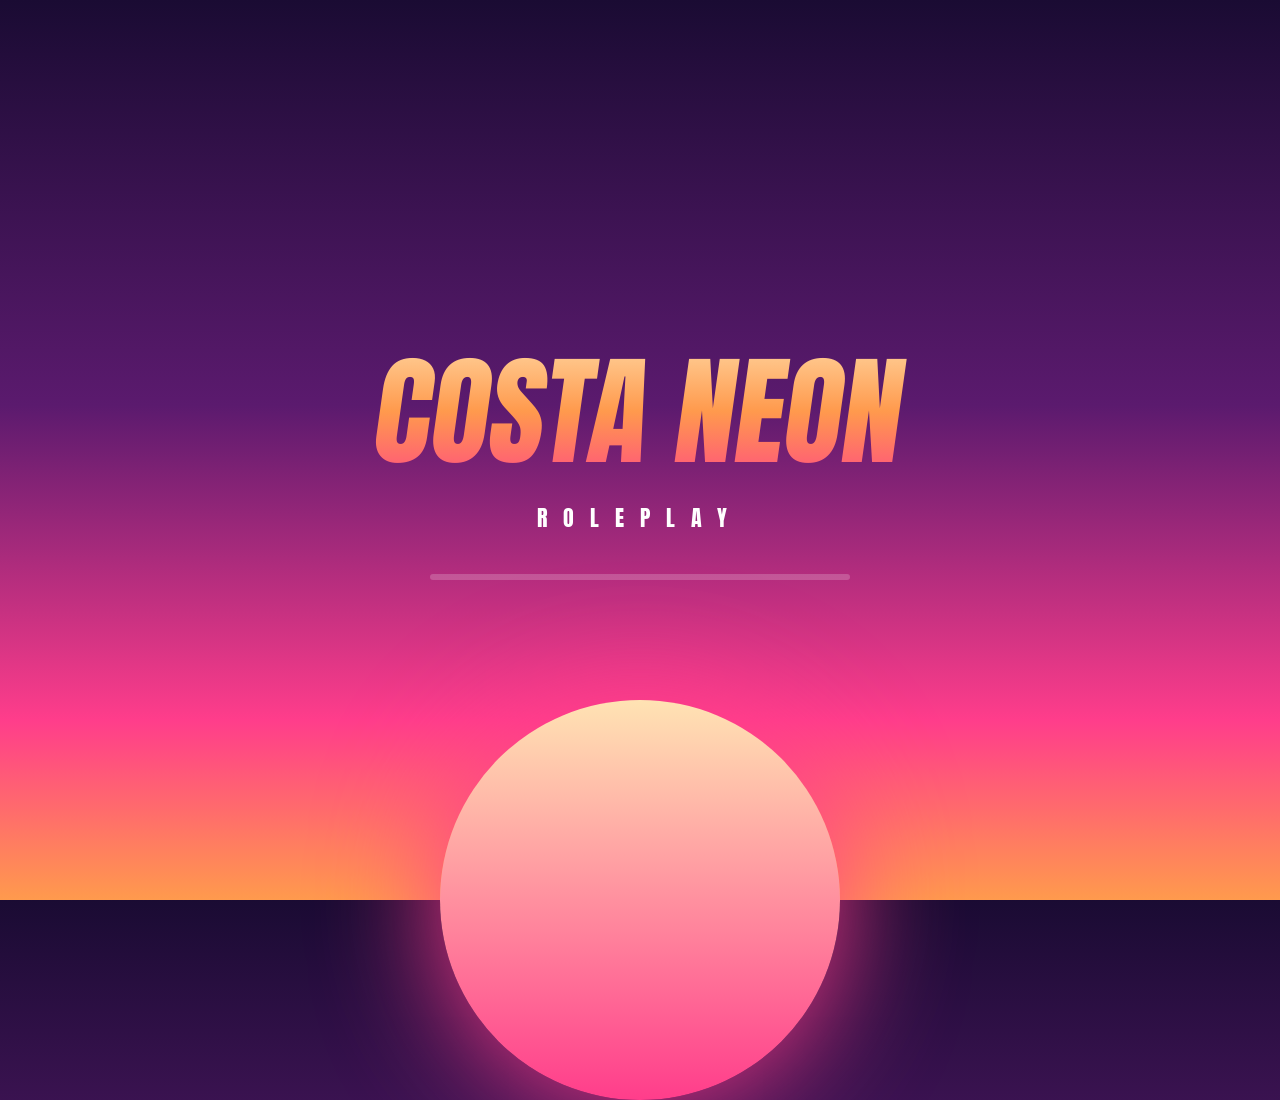
==== cn-carregamento/html/index.html @ a604c17b "tela de carregamento" ====
<!DOCTYPE html>
<html lang="pt-BR">

<head>
    <meta charset="UTF-8">
    <title>Costa Neon</title>
    <link href="https://fonts.googleapis.com/css2?family=Anton&display=swap" rel="stylesheet">
    <link rel="stylesheet" href="style.css">
</head>

<body>
    <div class="sol"></div>

    <main class="centro">
        <h1 class="logo">COSTA NEON</h1>
        <p class="sub">ROLEPLAY</p>

        <div class="barra">
            <div class="progresso"></div>
        </div>
    </main>
</body>

</html>
---- cn-carregamento/html/style.css ----
:root {
    --noite: #1a0b33;
    --roxo: #5b1a6e;
    --rosa: #ff3d8b;
    --laranja: #ff9a4d;
    --areia: #ffe3b3;
}

body {
    margin: 0;
    height: 100vh;
    overflow: hidden;
    display: flex;
    justify-content: center;
    align-items: center;
    background: linear-gradient(var(--noite), var(--roxo) 45%, var(--rosa) 80%, var(--laranja));
    font-family: 'Anton', sans-serif;
}

.sol {
    position: absolute;
    bottom: -200px;
    left: 50%;
    margin-left: -200px;
    width: 400px;
    height: 400px;
    border-radius: 50%;
    background: linear-gradient(var(--areia), var(--rosa));
    box-shadow: 0 0 120px var(--rosa);
}

.centro {
    position: relative;
    text-align: center;
}

.logo {
    margin: 0;
    font-size: 120px;
    font-weight: normal;
    background: linear-gradient(var(--areia), var(--laranja), var(--rosa));
    -webkit-background-clip: text;
    color: transparent;
    transform: skew(-8deg);
}

.sub {
    margin: 0 0 40px;
    color: white;
    font-size: 22px;
    letter-spacing: 16px;
}

.barra {
    width: 420px;
    height: 6px;
    margin: 0 auto;
    border-radius: 3px;
    background: rgba(255, 255, 255, 0.2);
    overflow: hidden;
}

.progresso {
    width: 0;
    height: 100%;
    background: linear-gradient(to right, var(--rosa), var(--laranja));
    animation: carregar 8s ease-in-out infinite;
}

@keyframes carregar {
    to {
        width: 100%;
    }
}
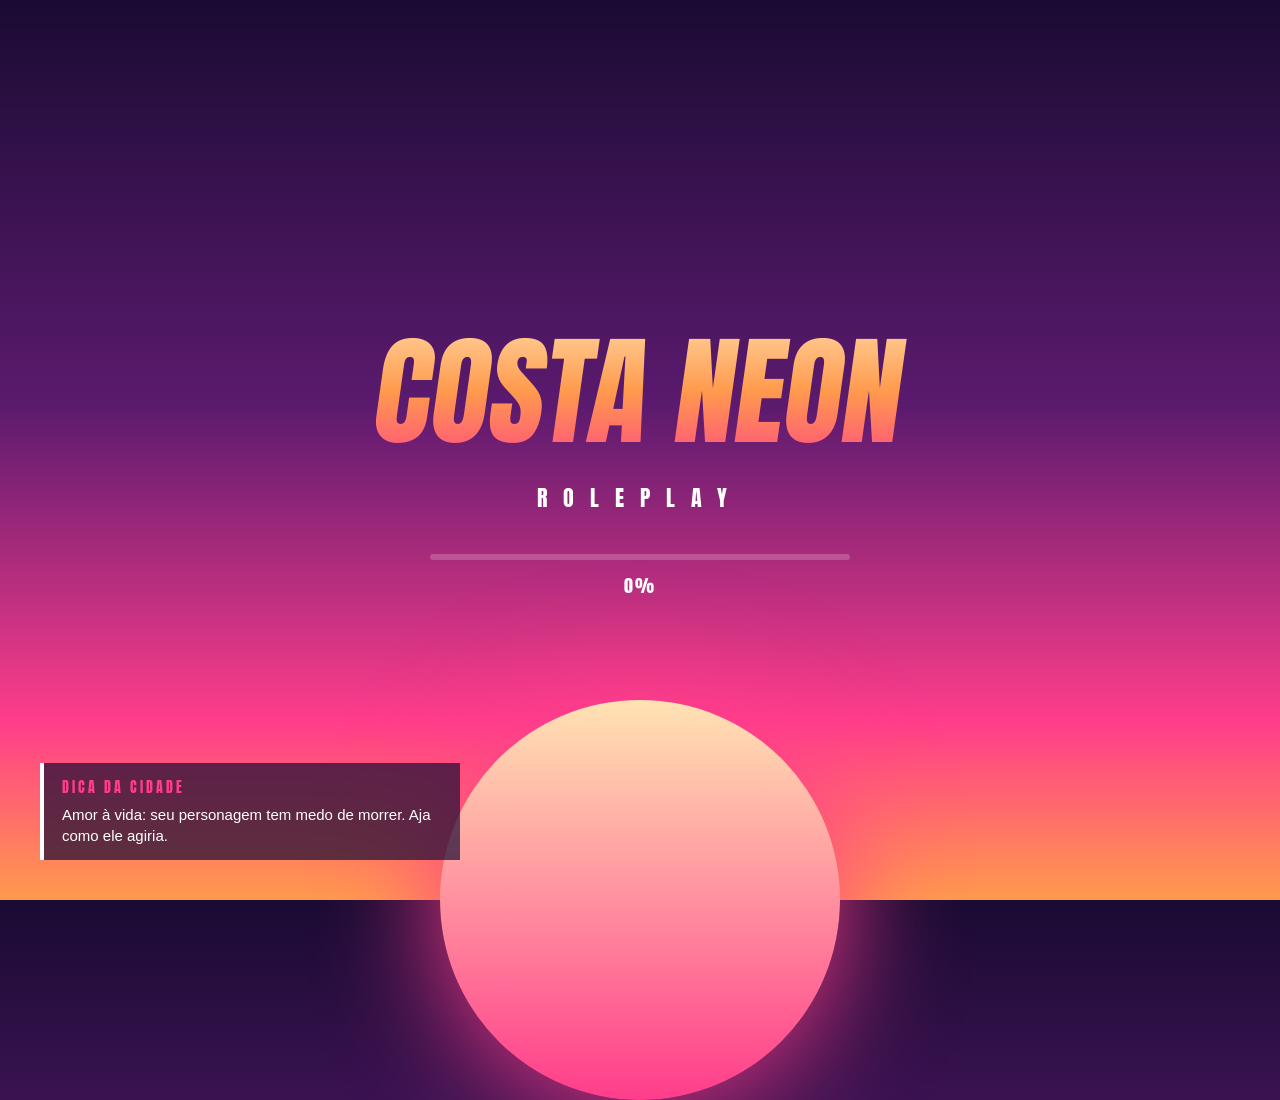
==== commit 02bf462c: "barra de loading real + dicas" ====
--- a/cn-carregamento/html/index.html
+++ b/cn-carregamento/html/index.html
@@ -18,7 +18,15 @@
         <div class="barra">
             <div class="progresso"></div>
         </div>
+        <p class="porcentagem">0%</p>
     </main>
+
+    <div class="dica">
+        <p class="rotulo">DICA DA CIDADE</p>
+        <p class="texto-dica"></p>
+    </div>
+
+    <script src="script.js"></script>
 </body>
 
 </html>
--- a/cn-carregamento/html/style.css
+++ b/cn-carregamento/html/style.css
@@ -64,11 +64,37 @@
     width: 0;
     height: 100%;
     background: linear-gradient(to right, var(--rosa), var(--laranja));
-    animation: carregar 8s ease-in-out infinite;
+    transition: width 0.4s;
 }
 
-@keyframes carregar {
-    to {
-        width: 100%;
-    }
+.porcentagem {
+    margin: 12px 0 0;
+    color: white;
+    font-size: 18px;
+    letter-spacing: 2px;
+}
+
+.dica {
+    position: absolute;
+    left: 40px;
+    bottom: 40px;
+    width: 380px;
+    padding: 14px 18px;
+    border-left: 4px solid white;
+    background: rgba(26, 11, 51, 0.7);
+}
+
+.rotulo {
+    margin: 0 0 6px;
+    color: var(--rosa);
+    font-size: 14px;
+    letter-spacing: 3px;
+}
+
+.texto-dica {
+    margin: 0;
+    color: white;
+    font-family: sans-serif;
+    font-size: 15px;
+    line-height: 1.4;
 }
